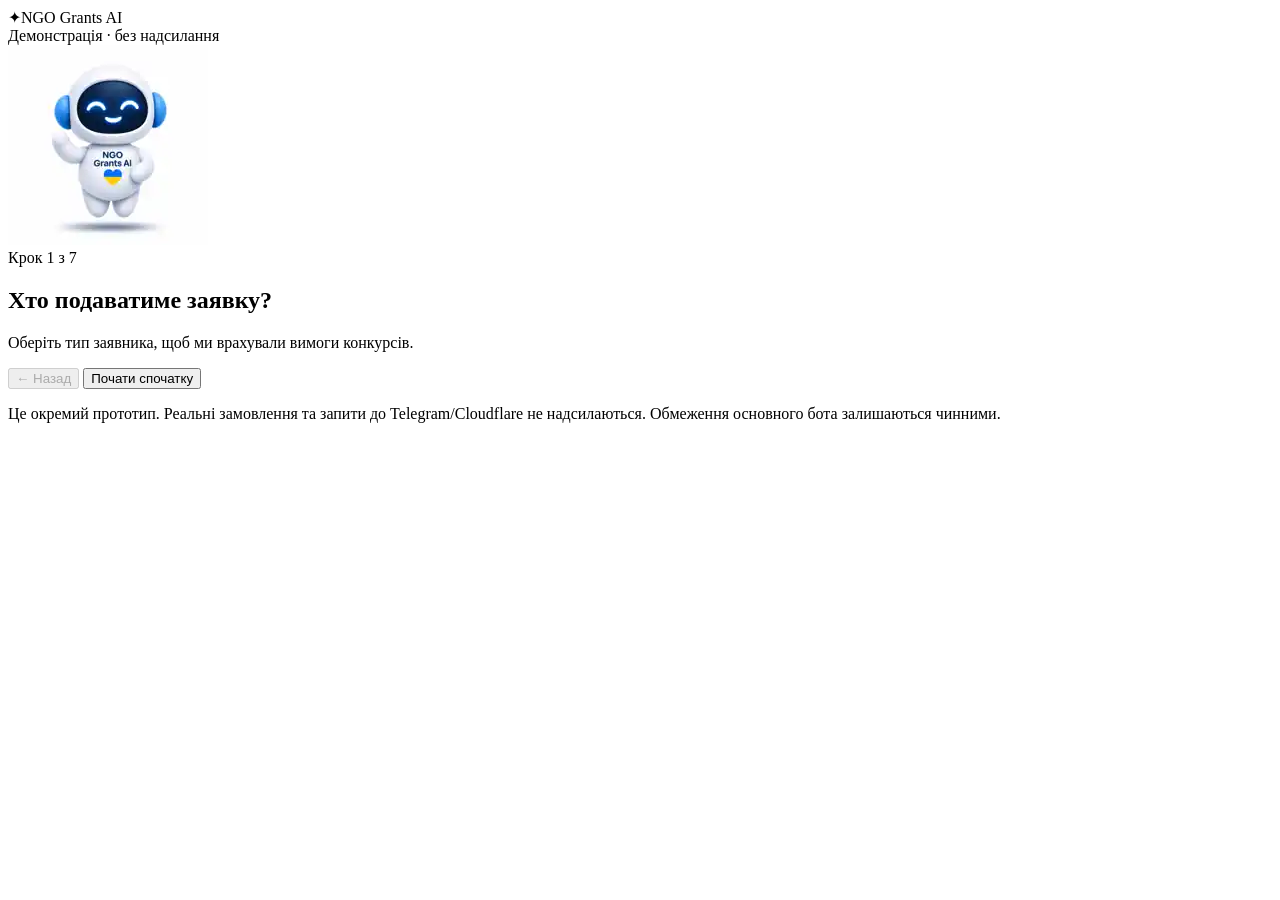
==== mini-app/index.html @ 6e2c442f "Scaffold isolated responsive Telegram Mini App questionnaire UI" ====
<!doctype html>
<html lang="uk">
<head>
  <meta charset="utf-8">
  <meta name="viewport" content="width=device-width, initial-scale=1, viewport-fit=cover">
  <meta name="color-scheme" content="light">
  <title>NGO Grants AI — грантовий помічник</title>
  <meta name="description" content="Оформлення тематичного грантового каталогу за допомогою NGO Grants AI">
  <link rel="stylesheet" href="./styles.css">
</head>
<body>
<main class="shell" id="miniApp">
  <header class="header">
    <div class="brand"><span class="brand-icon" aria-hidden="true">✦</span><span>NGO Grants AI</span></div>
    <span class="mode" id="mode">Демонстрація · без надсилання</span>
  </header>
  <div class="progress-bar" role="progressbar" aria-label="Прогрес анкети" aria-valuemin="0" aria-valuemax="100" aria-valuenow="0" id="progress"><div id="progressFill"></div></div>
  <section class="intro" aria-label="Запитання помічника">
    <div class="robot-box">
      <img id="robot" class="robot" src="./assets/mascot.svg" alt="Білий робот NGO Grants AI з усмішкою" width="200" height="200">
    </div>
    <div class="speech">
      <span class="step" id="stepLabel">Крок 1 з 7</span>
      <h1 id="question">Хто подаватиме заявку?</h1>
      <p id="hint">Оберіть тип заявника, щоб ми врахували вимоги конкурсів.</p>
    </div>
  </section>
  <section class="form-area" id="formArea" aria-label="Параметри пошуку">
    <div class="choices" id="choices"></div>
    <form class="extra" id="extra" hidden>
      <label for="extraInput" id="extraLabel">Уточніть відповідь</label>
      <input id="extraInput" autocomplete="off" maxlength="180" placeholder="Напишіть уточнення">
      <button type="submit" class="primary">Продовжити</button>
    </form>
    <p id="error" class="error" role="status" aria-live="polite"></p>
    <div id="summary" class="summary" hidden></div>
  </section>
  <footer class="footer">
    <button type="button" class="secondary" id="back" disabled>← Назад</button>
    <button type="button" class="primary" id="next" hidden>Далі →</button>
    <button type="button" class="secondary" id="reset">Почати спочатку</button>
  </footer>
  <p class="disclaimer" id="disclaimer">Це окремий прототип. Реальні замовлення та запити до Telegram/Cloudflare не надсилаються. Обмеження основного бота залишаються чинними.</p>
</main>
<script src="./app.js" defer></script>
</body>
</html>
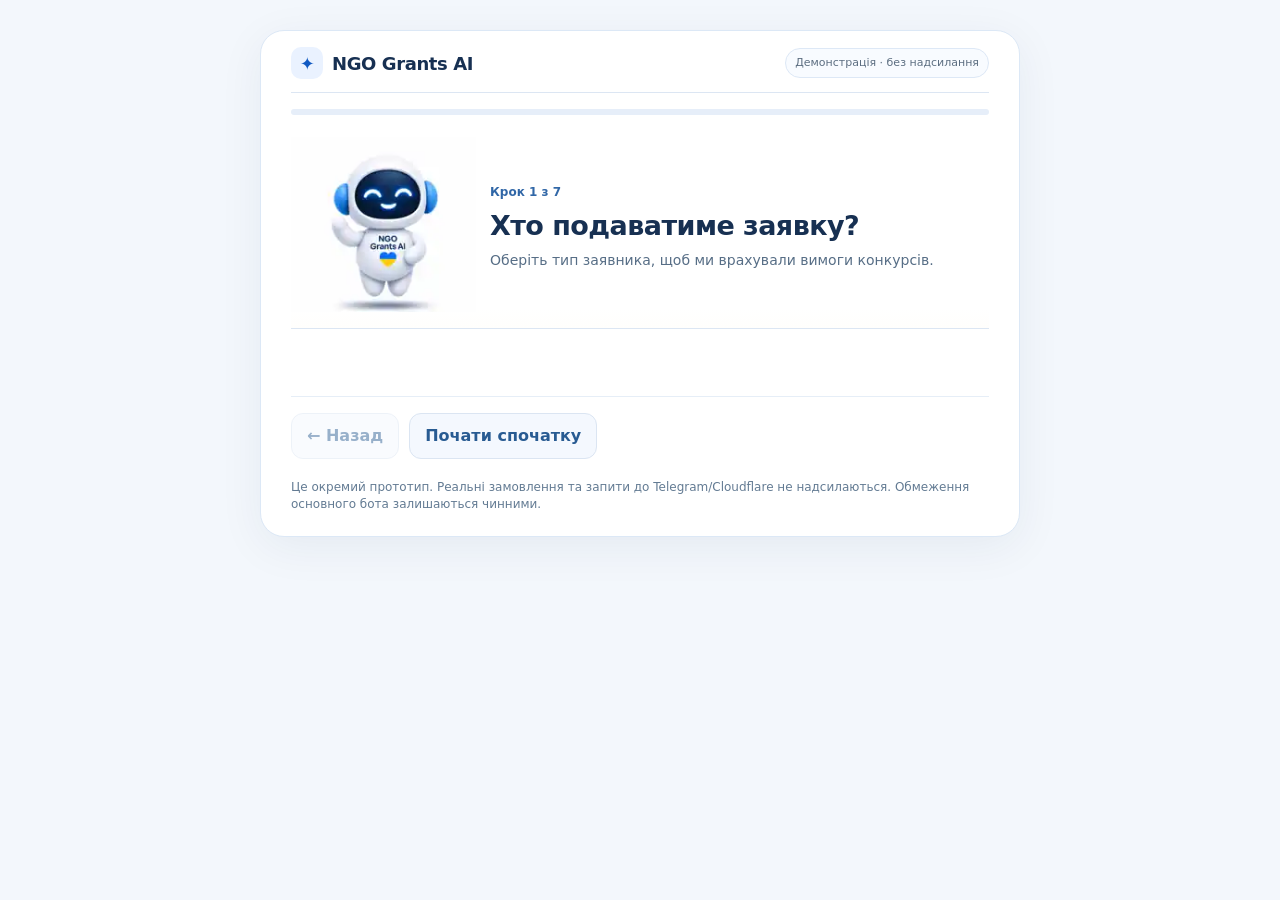
==== commit 9c515176: "Load normalized facet schema before Mini App interaction code" ====
--- a/mini-app/index.html
+++ b/mini-app/index.html
@@ -42,6 +42,7 @@
   </footer>
   <p class="disclaimer" id="disclaimer">Це окремий прототип. Реальні замовлення та запити до Telegram/Cloudflare не надсилаються. Обмеження основного бота залишаються чинними.</p>
 </main>
+<script src="./schema.js" defer></script>
 <script src="./app.js" defer></script>
 </body>
 </html>
--- a/mini-app/styles.css
+++ b/mini-app/styles.css
@@ -0,0 +1,52 @@
+:root{color-scheme:light;font:16px/1.5 system-ui,-apple-system,"Segoe UI",sans-serif;--ink:#173052;--muted:#576e86;--blue:#1564c8;--border:#dce6f3;--bg:#f3f7fc}
+*{box-sizing:border-box}
+body{margin:0;background:var(--bg);color:var(--ink)}
+button,input,textarea{font:inherit}
+button{cursor:pointer}
+button:focus-visible,input:focus-visible,textarea:focus-visible{outline:3px solid #5b9af4;outline-offset:3px}
+.shell{width:min(100%,760px);margin:0 auto;min-height:100%;padding:0 16px 24px;background:white}
+.header{display:flex;align-items:center;justify-content:space-between;flex-wrap:wrap;gap:6px;border-bottom:1px solid var(--border);padding:16px 0 13px}
+.brand{display:flex;gap:9px;align-items:center;font-weight:800;font-size:18px;letter-spacing:-.4px}
+.brand-icon{display:grid;place-items:center;width:32px;height:32px;background:#eaf2ff;color:#1059c2;border-radius:10px}
+.mode{font-size:11px;color:#5c6e81;border:1px solid #dde8f6;border-radius:20px;padding:6px 9px;background:#f8fbff}
+.progress-bar{height:6px;background:#e6eef9;border-radius:20px;overflow:hidden;margin:16px 0 14px}
+.progress-bar>div{height:100%;width:0;background:#2174df;transition:width .25s ease}
+.intro{display:grid;grid-template-columns:minmax(96px,31%) 1fr;gap:14px;align-items:center;padding:8px 0 16px;position:sticky;top:0;background:linear-gradient(#fff 90%,#fffefc);z-index:1;border-bottom:1px solid var(--border)}
+.robot-box{height:clamp(112px,23vw,170px);display:grid;place-items:center;overflow:hidden}
+.robot{height:100%;width:100%;object-fit:contain;display:block;transform-origin:50% 65%}
+.robot.react{animation:ack .45s ease-in-out 1}
+.robot.wave{animation:wave .64s ease-in-out 1}
+.speech{min-width:0}
+.step{font-size:12px;font-weight:750;color:#3167a7}
+h1{font-size:clamp(20px,3.3vw,27px);line-height:1.2;margin:7px 0;letter-spacing:-.55px}
+.speech p{margin:0;font-size:14px;color:var(--muted);line-height:1.45}
+.form-area{padding:18px 0 6px}
+.choices{display:grid;gap:10px}
+.choice,.select-many{width:100%;min-height:51px;border-radius:13px;border:1px solid var(--border);background:#f8fbff;color:var(--ink);display:flex;align-items:center;justify-content:space-between;gap:12px;padding:12px 15px;font-weight:650;text-align:left}
+.choice:hover,.select-many:hover{border-color:#9bbce7;background:#f0f6ff}
+.choice.selected,.select-many.selected{border:2px solid #2070d9;background:#edf5ff;padding:11px 14px}
+.arrow{color:#1e6dca}
+.extra{display:grid;gap:9px;margin-top:13px}
+.extra[hidden],.summary[hidden],#next[hidden]{display:none}
+.extra label{font-size:13px;font-weight:750;color:#42678d}
+.extra input,.extra textarea{width:100%;padding:12px 14px;border:1px solid #ccdaeb;border-radius:12px;background:#fff;min-height:47px;font-size:16px}
+.primary,.secondary{border-radius:12px;padding:10px 15px;min-height:46px;font-weight:700}
+.primary{background:#1768cd;color:#fff;border:1px solid #1768cd}
+.secondary{background:#f4f8fe;color:#285b92;border:1px solid #dbe5f2}
+button:disabled{opacity:.48;cursor:not-allowed}
+.footer{display:flex;gap:10px;flex-wrap:wrap;margin-top:15px;border-top:1px solid #e6eef7;padding-top:16px}
+.footer .primary{margin-left:auto}
+.error{min-height:18px;color:#a92e2b;font-size:13px;margin:10px 0 0}
+.summary{background:#f7fbff;border:1px solid #dce8f6;border-radius:14px;padding:16px}
+.summary dl{margin:0}
+.summary .row{display:grid;grid-template-columns:130px 1fr;gap:7px;padding:8px 0;border-bottom:1px solid #e4edf7}
+.summary .row:last-of-type{border:0}
+.summary dt{color:#5e7189}
+.summary dd{margin:0;font-weight:650;overflow-wrap:anywhere}
+.summary .notice{margin:15px 0 0;padding:12px;background:#fff6e4;border:1px solid #f1d8a4;border-radius:9px;color:#745016;font-size:13px}
+.disclaimer{font-size:12px;color:#637b93;line-height:1.45;margin:20px 0 0}
+@keyframes ack{0%,100%{transform:translateY(0)}50%{transform:translateY(-4px)}}
+@keyframes wave{0%,100%{transform:rotate(0)}35%{transform:rotate(-3deg)}70%{transform:rotate(2deg)}}
+@media(min-width:740px){body{padding:30px 15px}.shell{border:1px solid #dce8f6;border-radius:24px;padding:0 30px 22px;box-shadow:0 10px 45px #122d5110}.intro{grid-template-columns:185px 1fr}.robot-box{height:175px}}
+@media(max-width:380px){.shell{padding:0 12px 18px}.intro{gap:8px;grid-template-columns:110px 1fr}.robot-box{height:120px}.brand{font-size:16px}.summary .row{grid-template-columns:102px 1fr}}
+@media(prefers-reduced-motion:reduce){.robot.react,.robot.wave{animation:none}.progress-bar>div{transition:none}}
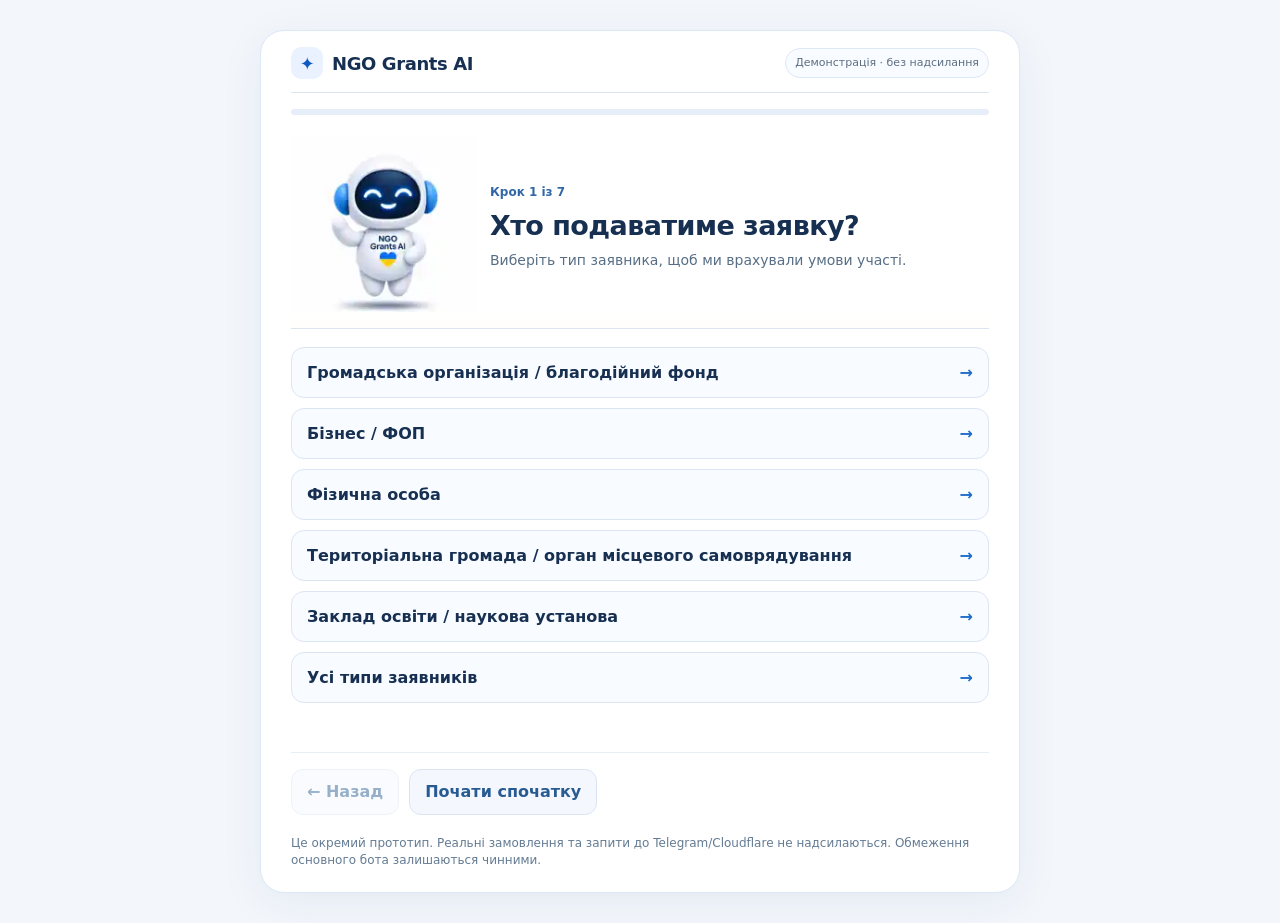
==== commit cbc67ea6: "Keep static Mini App preview send-disabled until Telegram keyboard deployment" ====
--- a/mini-app/index.html
+++ b/mini-app/index.html
@@ -9,7 +9,7 @@
   <link rel="stylesheet" href="./styles.css">
 </head>
 <body>
-<main class="shell" id="miniApp">
+<main class="shell" id="miniApp" data-native-send="false">
   <header class="header">
     <div class="brand"><span class="brand-icon" aria-hidden="true">✦</span><span>NGO Grants AI</span></div>
     <span class="mode" id="mode">Демонстрація · без надсилання</span>
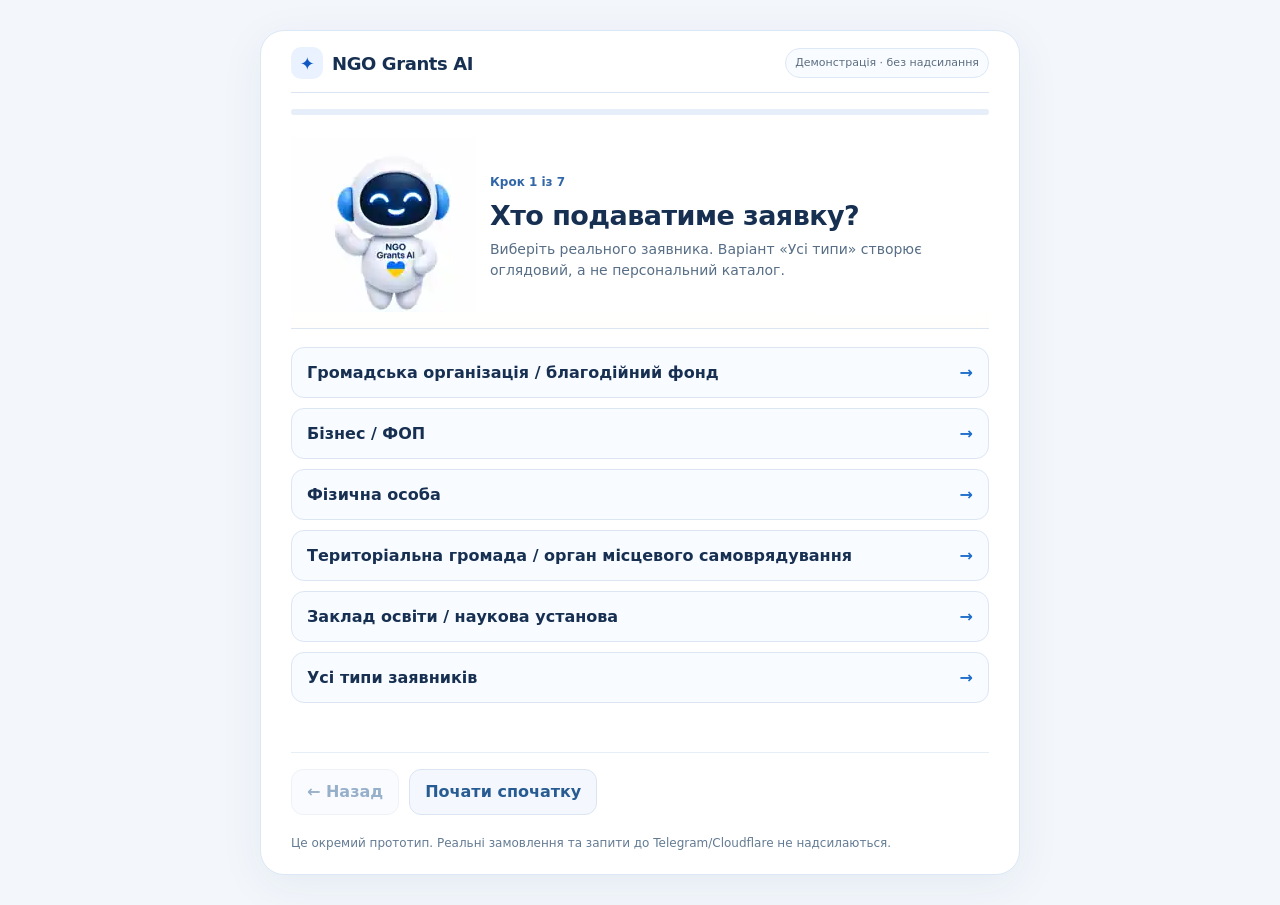
==== commit 6105cdc3: "Improve grant request specificity and trigger a robot-arm wave only on user greeting" ====
--- a/mini-app/index.html
+++ b/mini-app/index.html
@@ -17,7 +17,11 @@
   <div class="progress-bar" role="progressbar" aria-label="Прогрес анкети" aria-valuemin="0" aria-valuemax="100" aria-valuenow="0" id="progress"><div id="progressFill"></div></div>
   <section class="intro" aria-label="Запитання помічника">
     <div class="robot-box">
-      <img id="robot" class="robot" src="./assets/mascot.svg" alt="Білий робот NGO Grants AI з усмішкою" width="200" height="200">
+      <span class="robot-figure">
+        <img id="robot" class="robot" src="./assets/mascot.svg" alt="Білий робот NGO Grants AI з усмішкою" width="200" height="200">
+        <img id="robotArm" class="robot-arm" src="./assets/mascot.svg" alt="" aria-hidden="true" width="200" height="200">
+      </span>
+      <button type="button" class="robot-greet" id="greet" aria-label="Попросити робота помахати рукою">👋 Привіт</button>
     </div>
     <div class="speech">
       <span class="step" id="stepLabel">Крок 1 з 7</span>
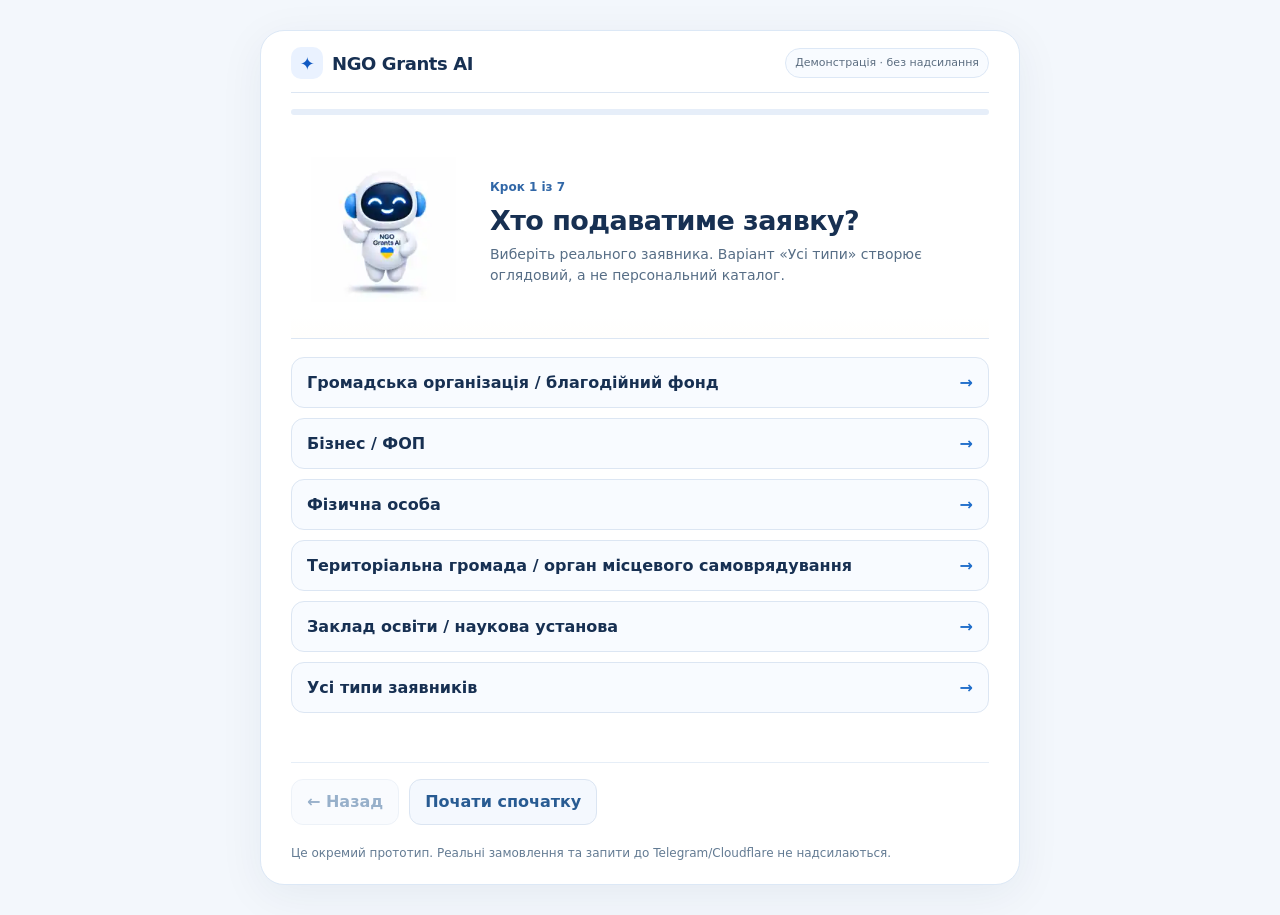
==== commit 5e6e30fd: "Align standalone mascot gestures with deployed Mini App" ====
--- a/mini-app/index.html
+++ b/mini-app/index.html
@@ -17,11 +17,10 @@
   <div class="progress-bar" role="progressbar" aria-label="Прогрес анкети" aria-valuemin="0" aria-valuemax="100" aria-valuenow="0" id="progress"><div id="progressFill"></div></div>
   <section class="intro" aria-label="Запитання помічника">
     <div class="robot-box">
-      <span class="robot-figure">
+      <span class="robot-figure" id="robotFigure">
         <img id="robot" class="robot" src="./assets/mascot.svg" alt="Білий робот NGO Grants AI з усмішкою" width="200" height="200">
         <img id="robotArm" class="robot-arm" src="./assets/mascot.svg" alt="" aria-hidden="true" width="200" height="200">
       </span>
-      <button type="button" class="robot-greet" id="greet" aria-label="Попросити робота помахати рукою">👋 Привіт</button>
     </div>
     <div class="speech">
       <span class="step" id="stepLabel">Крок 1 з 7</span>
--- a/mini-app/styles.css
+++ b/mini-app/styles.css
@@ -12,10 +12,14 @@
 .progress-bar{height:6px;background:#e6eef9;border-radius:20px;overflow:hidden;margin:16px 0 14px}
 .progress-bar>div{height:100%;width:0;background:#2174df;transition:width .25s ease}
 .intro{display:grid;grid-template-columns:minmax(96px,31%) 1fr;gap:14px;align-items:center;padding:8px 0 16px;position:sticky;top:0;background:linear-gradient(#fff 90%,#fffefc);z-index:1;border-bottom:1px solid var(--border)}
-.robot-box{height:clamp(112px,23vw,170px);display:grid;place-items:center;overflow:hidden}
-.robot{height:100%;width:100%;object-fit:contain;display:block;transform-origin:50% 65%}
-.robot.react{animation:ack .45s ease-in-out 1}
-.robot.wave{animation:wave .64s ease-in-out 1}
+.robot-box{height:clamp(130px,26vw,185px);display:flex;flex-direction:column;align-items:center;justify-content:center;gap:0;overflow:visible}
+.robot-figure{display:block;position:relative;width:min(100%,145px);aspect-ratio:1;flex-shrink:1;min-height:0}
+.robot-figure.hop{animation:robot-hop .62s ease-out 1}
+.robot,.robot-arm{height:100%;width:100%;object-fit:contain;display:block}
+.robot{transform-origin:50% 65%}
+/* On each form choice the mascot hops while its isolated left arm waves. */
+.robot-arm{position:absolute;inset:0;pointer-events:none;opacity:0;clip-path:polygon(18% 49%,39% 49%,42% 58%,39% 69%,16% 69%,15% 57%);transform-origin:38% 49%;will-change:transform;z-index:2}
+.robot-arm.wave{opacity:1;animation:arm-wave 1.3s ease-in-out 1}
 .speech{min-width:0}
 .step{font-size:12px;font-weight:750;color:#3167a7}
 h1{font-size:clamp(20px,3.3vw,27px);line-height:1.2;margin:7px 0;letter-spacing:-.55px}
@@ -45,8 +49,8 @@
 .summary dd{margin:0;font-weight:650;overflow-wrap:anywhere}
 .summary .notice{margin:15px 0 0;padding:12px;background:#fff6e4;border:1px solid #f1d8a4;border-radius:9px;color:#745016;font-size:13px}
 .disclaimer{font-size:12px;color:#637b93;line-height:1.45;margin:20px 0 0}
-@keyframes ack{0%,100%{transform:translateY(0)}50%{transform:translateY(-4px)}}
-@keyframes wave{0%,100%{transform:rotate(0)}35%{transform:rotate(-3deg)}70%{transform:rotate(2deg)}}
-@media(min-width:740px){body{padding:30px 15px}.shell{border:1px solid #dce8f6;border-radius:24px;padding:0 30px 22px;box-shadow:0 10px 45px #122d5110}.intro{grid-template-columns:185px 1fr}.robot-box{height:175px}}
-@media(max-width:380px){.shell{padding:0 12px 18px}.intro{gap:8px;grid-template-columns:110px 1fr}.robot-box{height:120px}.brand{font-size:16px}.summary .row{grid-template-columns:102px 1fr}}
-@media(prefers-reduced-motion:reduce){.robot.react,.robot.wave{animation:none}.progress-bar>div{transition:none}}
+@keyframes robot-hop{0%,100%{transform:translateY(0)}39%{transform:translateY(-11px)}69%{transform:translateY(0)}82%{transform:translateY(-3px)}}
+@keyframes arm-wave{0%,100%{transform:rotate(0deg)}15%,49%,83%{transform:rotate(53deg)}30%,64%,94%{transform:rotate(8deg)}}
+@media(min-width:740px){body{padding:30px 15px}.shell{border:1px solid #dce8f6;border-radius:24px;padding:0 30px 22px;box-shadow:0 10px 45px #122d5110}.intro{grid-template-columns:185px 1fr}.robot-box{height:185px}}
+@media(max-width:380px){.shell{padding:0 12px 18px}.intro{gap:8px;grid-template-columns:110px 1fr}.robot-box{height:138px}.brand{font-size:16px}.summary .row{grid-template-columns:102px 1fr}}
+@media(prefers-reduced-motion:reduce){.robot-figure.hop{animation:robot-hop .38s ease-out 1}.robot-arm.wave{animation:arm-wave .55s ease-out 1;opacity:1}.progress-bar>div{transition:none}}
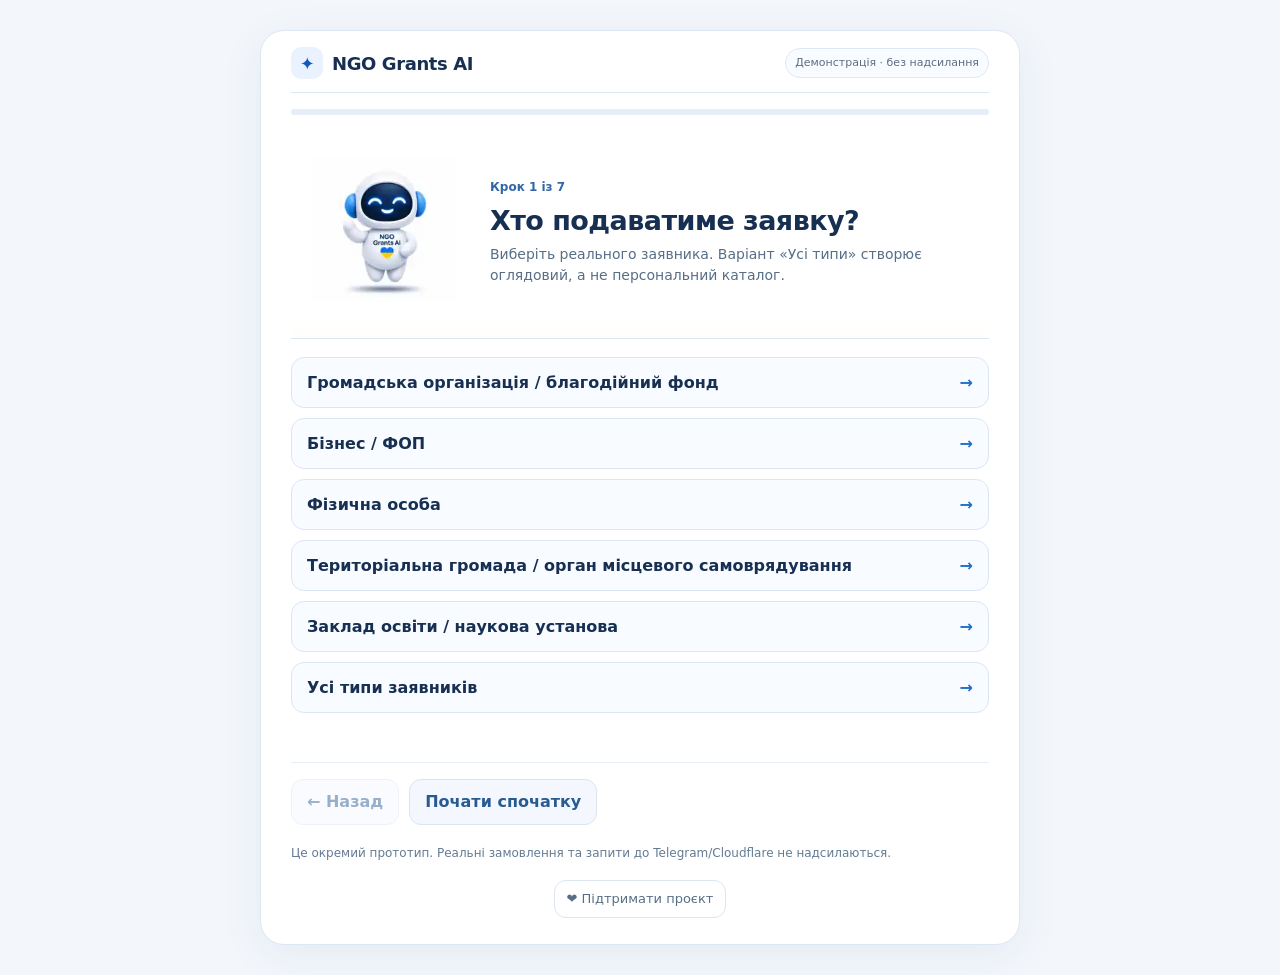
==== commit 26c0b859: "Keep optional support button in Mini App source template" ====
--- a/mini-app/index.html
+++ b/mini-app/index.html
@@ -44,8 +44,10 @@
     <button type="button" class="secondary" id="reset">Почати спочатку</button>
   </footer>
   <p class="disclaimer" id="disclaimer">Це окремий прототип. Реальні замовлення та запити до Telegram/Cloudflare не надсилаються. Обмеження основного бота залишаються чинними.</p>
+<div id="ngoQuietSupport" style="text-align:center;margin:18px 0 4px"><a id="ngoQuietSupportLink" href="https://donatello.to/NGO_Grants" target="_blank" rel="noopener noreferrer" style="display:inline-block;color:#576e86;font-size:13px;text-decoration:none;padding:8px 12px;border:1px solid #dce6f3;border-radius:12px">❤️ Підтримати проєкт</a></div>
 </main>
 <script src="./schema.js" defer></script>
 <script src="./app.js" defer></script>
+<script>(function(){var a=document.getElementById("ngoQuietSupportLink");if(!a)return;a.addEventListener("click",function(e){var w=window.Telegram&&window.Telegram.WebApp;if(w&&typeof w.openLink==="function"){try{w.openLink(a.href);e.preventDefault();}catch(_){}}});})();</script>
 </body>
 </html>
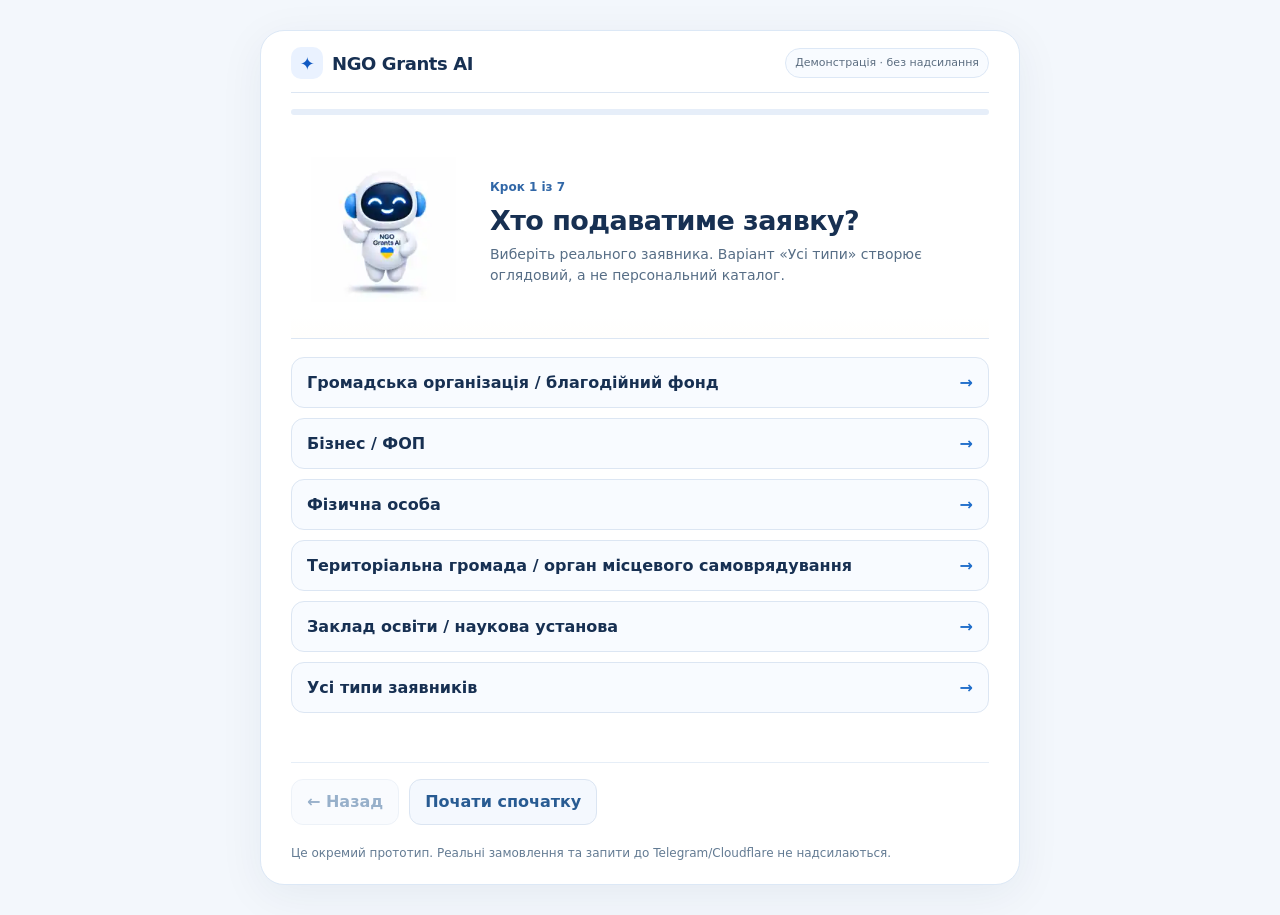
==== commit b1332ec8: "Keep standalone previews offline; inject support only in verified live Worker" ====
--- a/mini-app/index.html
+++ b/mini-app/index.html
@@ -44,10 +44,8 @@
     <button type="button" class="secondary" id="reset">Почати спочатку</button>
   </footer>
   <p class="disclaimer" id="disclaimer">Це окремий прототип. Реальні замовлення та запити до Telegram/Cloudflare не надсилаються. Обмеження основного бота залишаються чинними.</p>
-<div id="ngoQuietSupport" style="text-align:center;margin:18px 0 4px"><a id="ngoQuietSupportLink" href="https://donatello.to/NGO_Grants" target="_blank" rel="noopener noreferrer" style="display:inline-block;color:#576e86;font-size:13px;text-decoration:none;padding:8px 12px;border:1px solid #dce6f3;border-radius:12px">❤️ Підтримати проєкт</a></div>
 </main>
 <script src="./schema.js" defer></script>
 <script src="./app.js" defer></script>
-<script>(function(){var a=document.getElementById("ngoQuietSupportLink");if(!a)return;a.addEventListener("click",function(e){var w=window.Telegram&&window.Telegram.WebApp;if(w&&typeof w.openLink==="function"){try{w.openLink(a.href);e.preventDefault();}catch(_){}}});})();</script>
 </body>
 </html>
